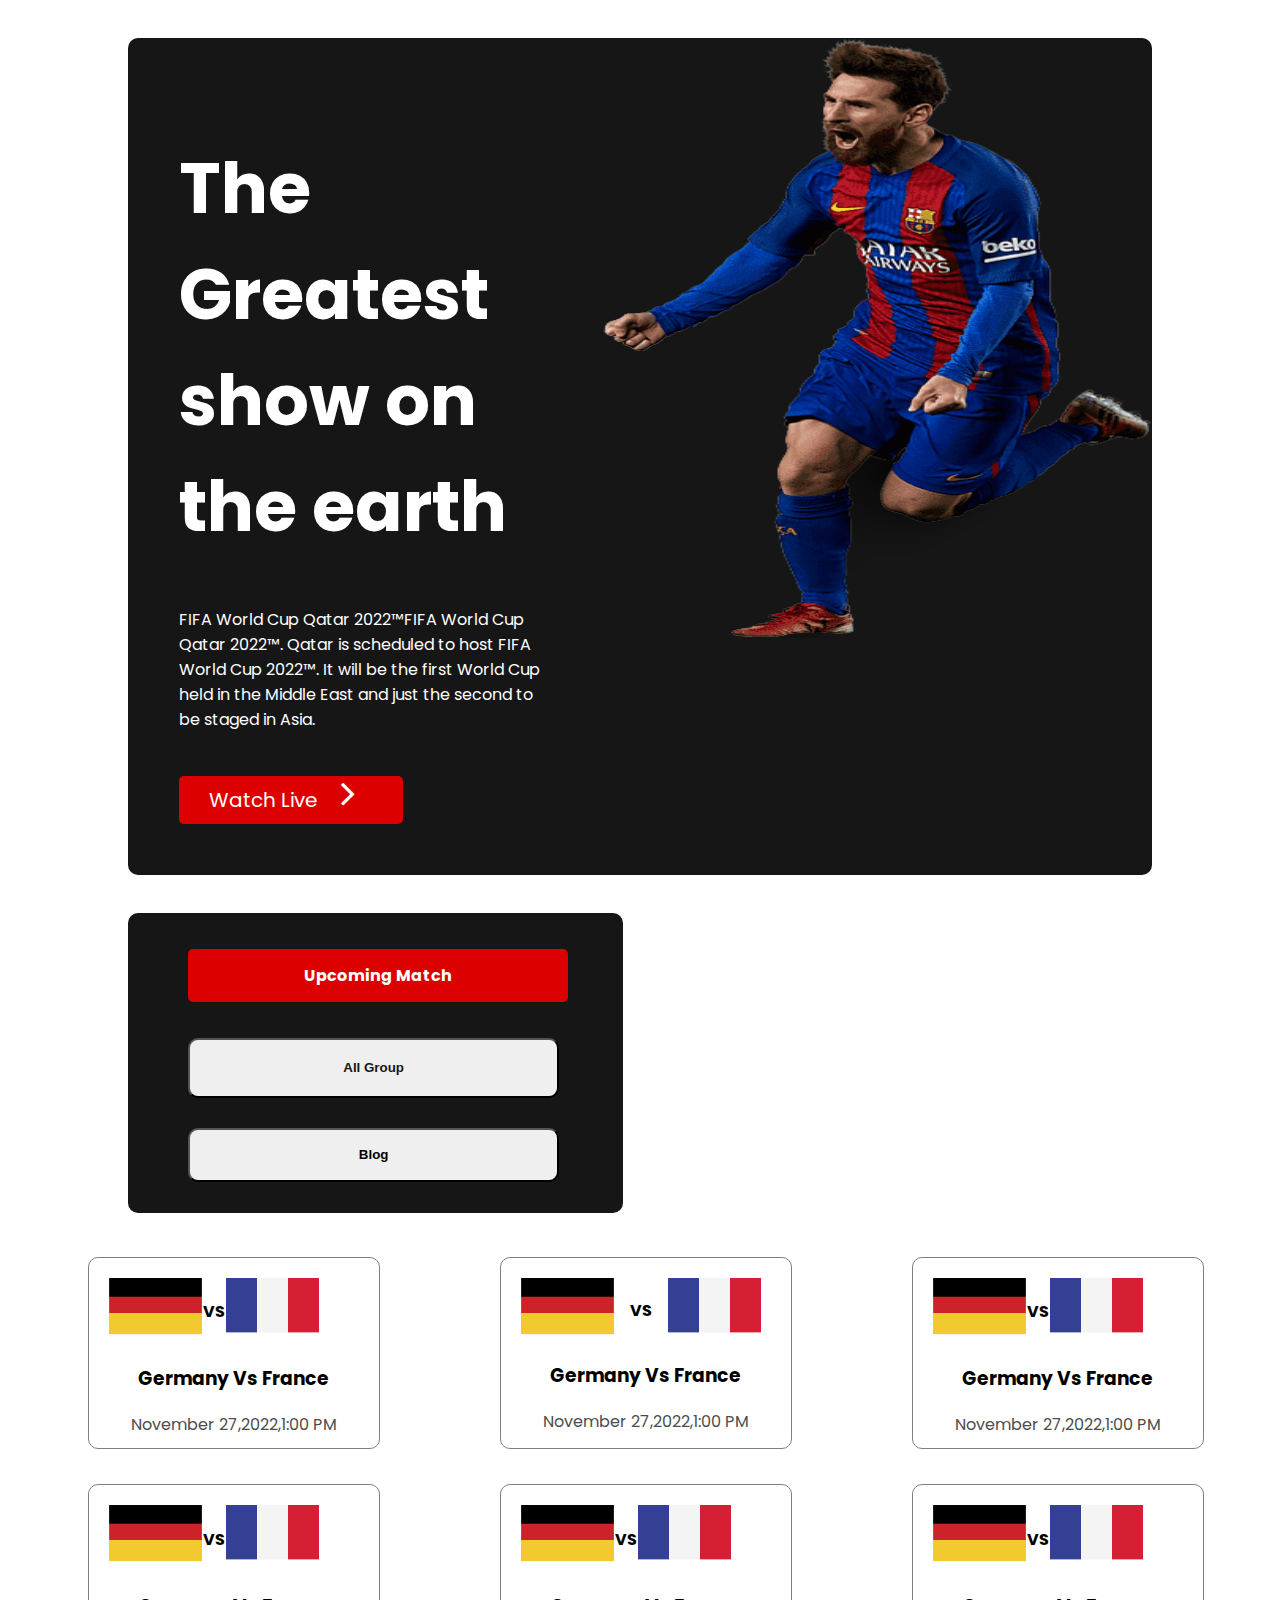
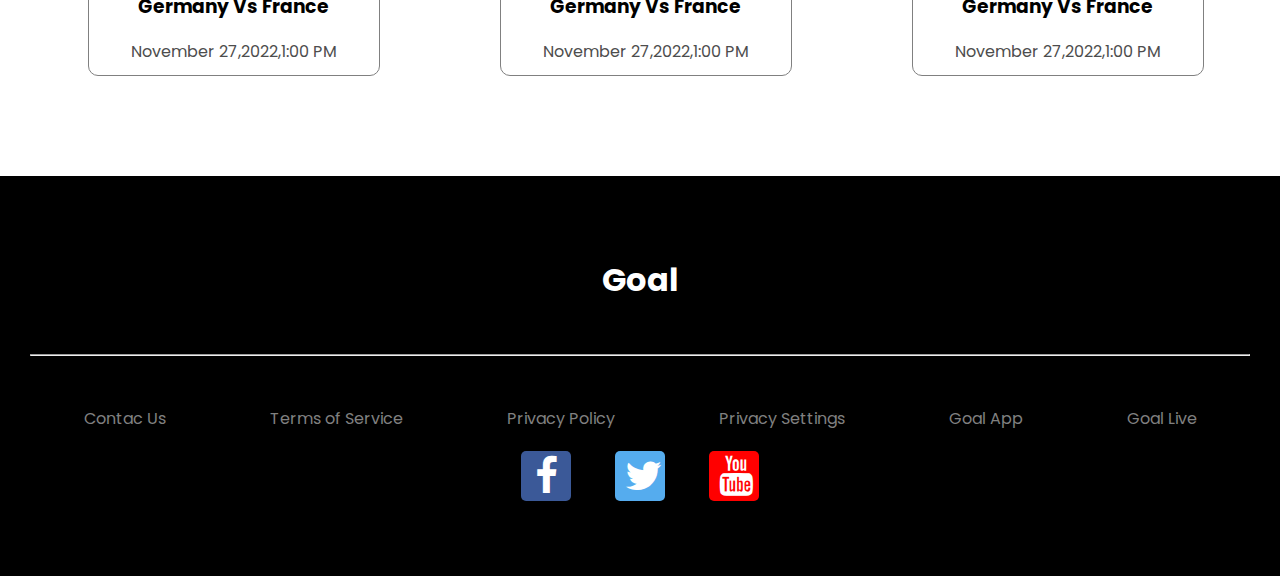
==== world-cup-ws-1.html @ 580e1f0a "first commit" ====
<!DOCTYPE html>
<html lang="en">
<head>
    <meta charset="UTF-8">
    <meta http-equiv="X-UA-Compatible" content="IE=edge">
    <meta name="viewport" content="width=device-width, initial-scale=1.0">
    
    <!--google font link-->
    <link rel="preconnect" href="https://fonts.googleapis.com">
    <link rel="preconnect" href="https://fonts.gstatic.com" crossorigin>
    <link href="https://fonts.googleapis.com/css2?family=Poppins&display=swap" rel="stylesheet">

     <!--FONT AWESOME ICON LINK-->
     <link rel="stylesheet" href="https://cdnjs.cloudflare.com/ajax/libs/font-awesome/4.7.0/css/font-awesome.min.css">

    <!--style sheet link-->
    <link rel="stylesheet" href="style.css">

    <!--title-->
    <title>Upcoming World Cup</title>
</head>
<body>
    <!--header-->
    <header>
        <div class="header">
            <div class="part-1">
                <h1 id="heading">The Greatest show on the earth</h1>   
                    <p class="para">FIFA World Cup Qatar 2022™FIFA World Cup Qatar 2022™. Qatar is scheduled to host FIFA World Cup 2022™. It will be the first World Cup held in the Middle East and just the second to be staged in Asia.</p><br>
                        <a class="link-button" target="_blank" href="">Watch Live <span><i class="fa fa-angle-right"></i></span></a>     
        </div>
        <!--header image-->
        <div class="image">
            <img src="assets/messi.png" alt="">
        </div>
        <!-- header image-->
        </div>
        </header>
        <!--header end-->
        <div class="second-part">
            <!--left side bar-->
            <div class="leftSide"><br><br>
                     
                <a class="upcoming-match" target="_blank" href="index.html">Upcoming Match</a>   
                 
                
                <button class="one"><a href="#">All Group</a></button>
                
                <button class="three"><a href="#">Blog</a></button>
            </div>
            <!--left side bar end-->

            <!--right side bar-->
            <div class="rightSection">
                <div class="right">
                    <div class="match1">
                        <div class="image1">
                            <img class="player" src="assets/germany Flag.png" alt="">
                        </div>
                            <h4 class="vs">VS</h4>
                            <div class="image2">
                                <img src="assets/Flag.png" alt="">
                            </div>
                    </div>
                    <div class="text">
                        <h3>Germany Vs France</h3>
                    <p class="num2">November 27,2022,1:00 PM</p>
                    </div>
                        </div>

                    <div class="right">
                    <div class="match1">
                        <div class="image1">
                            <img class="player" src="assets/germany Flag.png" alt="">
                        </div>
                            <h4 class="fray">VS</h4>
                            <div class="image2">
                                <img src="assets/Flag.png" alt="">
                            </div>
                    </div>
                        
                    <div class="text">
                        <h3>Germany Vs France</h3>
                    <p class="num2">November 27,2022,1:00 PM</p>
                    </div>
                        </div>
                    <div class="right">
                    <div class="match1">
                        <div class="image1">
                            <img class="player" src="assets/germany Flag.png" alt="">
                        </div>
                            <h4 class="vs">VS</h4>
                            <div class="image2">
                                <img src="assets/Flag.png" alt="">
                            </div>
                    </div>
                        
                    <div class="text">
                        <h3>Germany Vs France</h3>
                    <p class="num2">November 27,2022,1:00 PM</p>
                    </div>
                        </div>
                    <div class="right">
                    <div class="match1">
                        <div class="image1">
                            <img class="player" src="assets/germany Flag.png" alt="">
                        </div>
                            <h4 class="vs">VS</h4>
                            <div class="image2">
                                <img src="assets/Flag.png" alt="">
                            </div>
                    </div>
                        
                    <div class="text">
                        <h3>Germany Vs France</h3>
                    <p class="num2">November 27,2022,1:00 PM</p>
                    </div>
                        </div>
                    <div class="right">
                    <div class="match1">
                        <div class="image1">
                            <img class="player" src="assets/germany Flag.png" alt="">
                        </div>
                            <h4 class="vs">VS</h4>
                            <div class="image2">
                                <img src="assets/Flag.png" alt="">
                            </div>
                    </div>
                        
                    <div class="text">
                        <h3>Germany Vs France</h3>
                    <p class="num2">November 27,2022,1:00 PM</p>
                    </div>
                        </div>
                    <div class="right">
                    <div class="match1">
                        <div class="image1">
                            <img class="player" src="assets/germany Flag.png" alt="">
                        </div>
                            <h4 class="vs">VS</h4>
                            <div class="image2">
                                <img src="assets/Flag.png" alt="">
                            </div>
                    </div>
                        
                    <div class="text">
                        <h3>Germany Vs France</h3>
                    <p class="num2">November 27,2022,1:00 PM</p>
                    </div>
                        </div>
            </div>
            <!-- right side bar end -->
            </div>
    <!--footer-->
    <footer>
        <div class="foot">
            <h1 class="foot-heading">Goal</h1>
            <hr>
            <div class="end">

                <a class="btn" target="_blank" href="#">Contac Us</a>

                <a class="btn" target="_blank" href="#">Terms of Service </a>

                <a class="btn" target="_blank" href="#">Privacy Policy</a>

                <a class="btn" target="_blank" href="#">Privacy Settings </a>

                <a class="btn" target="_blank" href="#">Goal App </a>

                <a class="btn" target="_blank" href="#">Goal Live</a>

            </div>
            <div class="social">
                <a href="#" class="fa fa-facebook"></a>
                <a href="#" class="fa fa-twitter"></a>
                <a href="#" class="fa fa-youtube"></a>

            </div>
        </div>
    </footer>
    <!--footer end-->
</body>

</html>
---- style.css ----
body {
    font-family: 'Poppins', sans-serif;
    margin: 0%;
}
/*header start*/
.header {
    text-align: left;
    display: flex;
    background-color: #161616 ;
    margin-top: 3%;
    margin-left: 10%;
    margin-right: 10%;
    border-radius: 10px;
}
.part-1{
    padding: 5%;
    width: 50% ;
}
#heading{
    color: white;
    font-size: 70px;
}
.para{
    color: white;
}
/*set header link button decoration*/
.link-button {
    text-decoration: none;
    background-color: #DD0000;
    color: white;
    padding: 10px 30px 10px 30px;
    border-radius: 5px;
    border: none;
    font-size: 20px;
    font-family: 'Poppins', sans-serif;
}
.link-button:hover {background-color: lightskyblue}

.link-button:active {
  background-color: lightpink;
  transform: translateY(4px);
}
.image img{
    height: 600px;
    width: 550px;
}
.part-2{
    display: flex;
    margin-right: 10%;
    margin-left: 1%;
}
/*header end*/
.leftSide{
    margin-top: 3%;
    margin-left: 10%;
    background-color: #161616;
    height: 300px;
    width: 495px;
    border-radius: 10px;
}
.one{
    margin: 50px 60px 20px;
    width: 75%;
    height: 20%;
    color: black;
    border-radius: 10px;
    padding: 5px 10px;
    cursor: pointer;
}
.two{
    margin: 10px 60px;
    width: 75%;
    height: 18%;
    background-color: #DD0000;
    border-radius: 10px;
    cursor: pointer;
}
.three{
    margin: 10px 60px;
    width: 75%;
    height: 18%;
    border-radius: 10px;
    cursor: pointer;
}
.upcoming{
    margin: 50px;
    margin-left: 60px;
    font-weight: 700;
    color: black;
    text-decoration: none;
    background-color: white; 
    padding: 15px 116px;
    border-radius: 5px;
}
.upcoming-match{
   margin-left: 60px;
    font-weight: 700;
    color: white;
    text-decoration: none;
    background-color: #DD0000;
    padding: 15px 116px;
    border-radius: 5px;
}

.one a{
    text-decoration: none;
    color: #161616;
    font-weight: 700;
}
.two a{
    text-decoration: none;
    color: white;
    font-weight: 700;
}
.three a{
    text-decoration: none;
    color: black;
    font-weight: 700;
}
.rightSideBar{
   display: grid;
   grid-template-columns: repeat(3, 1fr);
  gap: 30px;
  margin-top: 2.2%;
}
.rightSection{
    display: grid;
    grid-template-columns: repeat(3, 1fr);
   gap: 20px;
   margin-top: 2.2%;
   margin-left: 5%; 
}
.rightSide{
    margin-top: 4%;
    margin-left: 6%;
    height: 400px;
    width: 312px; 
    border: 1px solid black;
    border-radius: 10px;
}
.right{
    margin-top: 4%;
    margin-left: 6%;
    height: 150px;
    width: 250px; 
    border: 1px solid gray;
    border-radius: 10px;
    padding: 20px;
}
.match1{
    display: flex;
}
.fray{
    margin: 20px 15px;
}
.text{
   text-align: center 
}
/*set button decoration*/
.link-bttn{
    margin-top: 40%;
    font-weight: 700;
    color: black;
    text-decoration: none;
    border:1px solid black;
    padding: 10px 30px;
    border-radius: 10px;
    margin-left: 15px;
 }
 .rightSideBar .rightSide h3{
    margin-left: 15px;
    padding: 8px 5px;
 }
.count{
    display: flex;
    margin-left: 15px;
    margin-bottom: 5px;
}
.num{
    margin: 10px;
    color: #161616;
}
.num2{
    margin: 10px;
    color: #4D4D4D;
}
.rsb{
    display: flex;
    height: 35px;
}
footer{
    background-color: black;
    width: 100%;
    height: 300px;
    margin-top:100px ;
}
footer .foot{
    padding: 30px;
    text-align: center;
}
.foot-heading{
    color: white;
    margin: 50px;
}
.end{
    margin-top: 50px;
}
.link-btn{
    text-decoration: none;
    color: gray;
    padding: 5px 50px;
}
/*set icons decoration*/
.fa {
    padding: 10px;
    padding-top: 0%;
    padding-right: 10px;
    font-size: 40px;
    width: 30px;
    text-align: center;
    text-decoration: none;
  }
  
  /*Add a hover effect if  want*/
  .fa:hover {
    opacity: 0.7;
  }
  
  /*Set a specific color for each brand*/
  
  /*Facebook*/
  .fa-facebook {
    background: #3B5998;
    color: white;
    margin: 20px;
    padding: 5px 10px 5px 10px;
    border-radius: 5px;
  }
  
  /*Twitter*/
  .fa-twitter {
    background: #55ACEE;
    color: white;
    margin: 20px;
    padding: 5px 10px 5px 10px;
    border-radius: 5px;
  }
  /*Youtube*/
  .fa-youtube {
    background: red;
    color: white;
    margin: 20px;
    padding: 5px 10px 5px 10px;
    border-radius: 5px;
  }
  /*set a specific color for footer*/
footer{
    background-color: black;
    width: 100%;
    height: 400px;
    margin-top:100px ;
}
footer .foot{
    padding: 30px;
    text-align: center;
}
/*set a specific color for footer text*/
.foot-heading{
    color: white;
    margin: 50px;
}
.finish{
    margin-top: 50px;
}
/*set a specific color for footer buttons*/
.btn{
    text-decoration: none;
    color: gray;
    padding: 5px 50px;
}
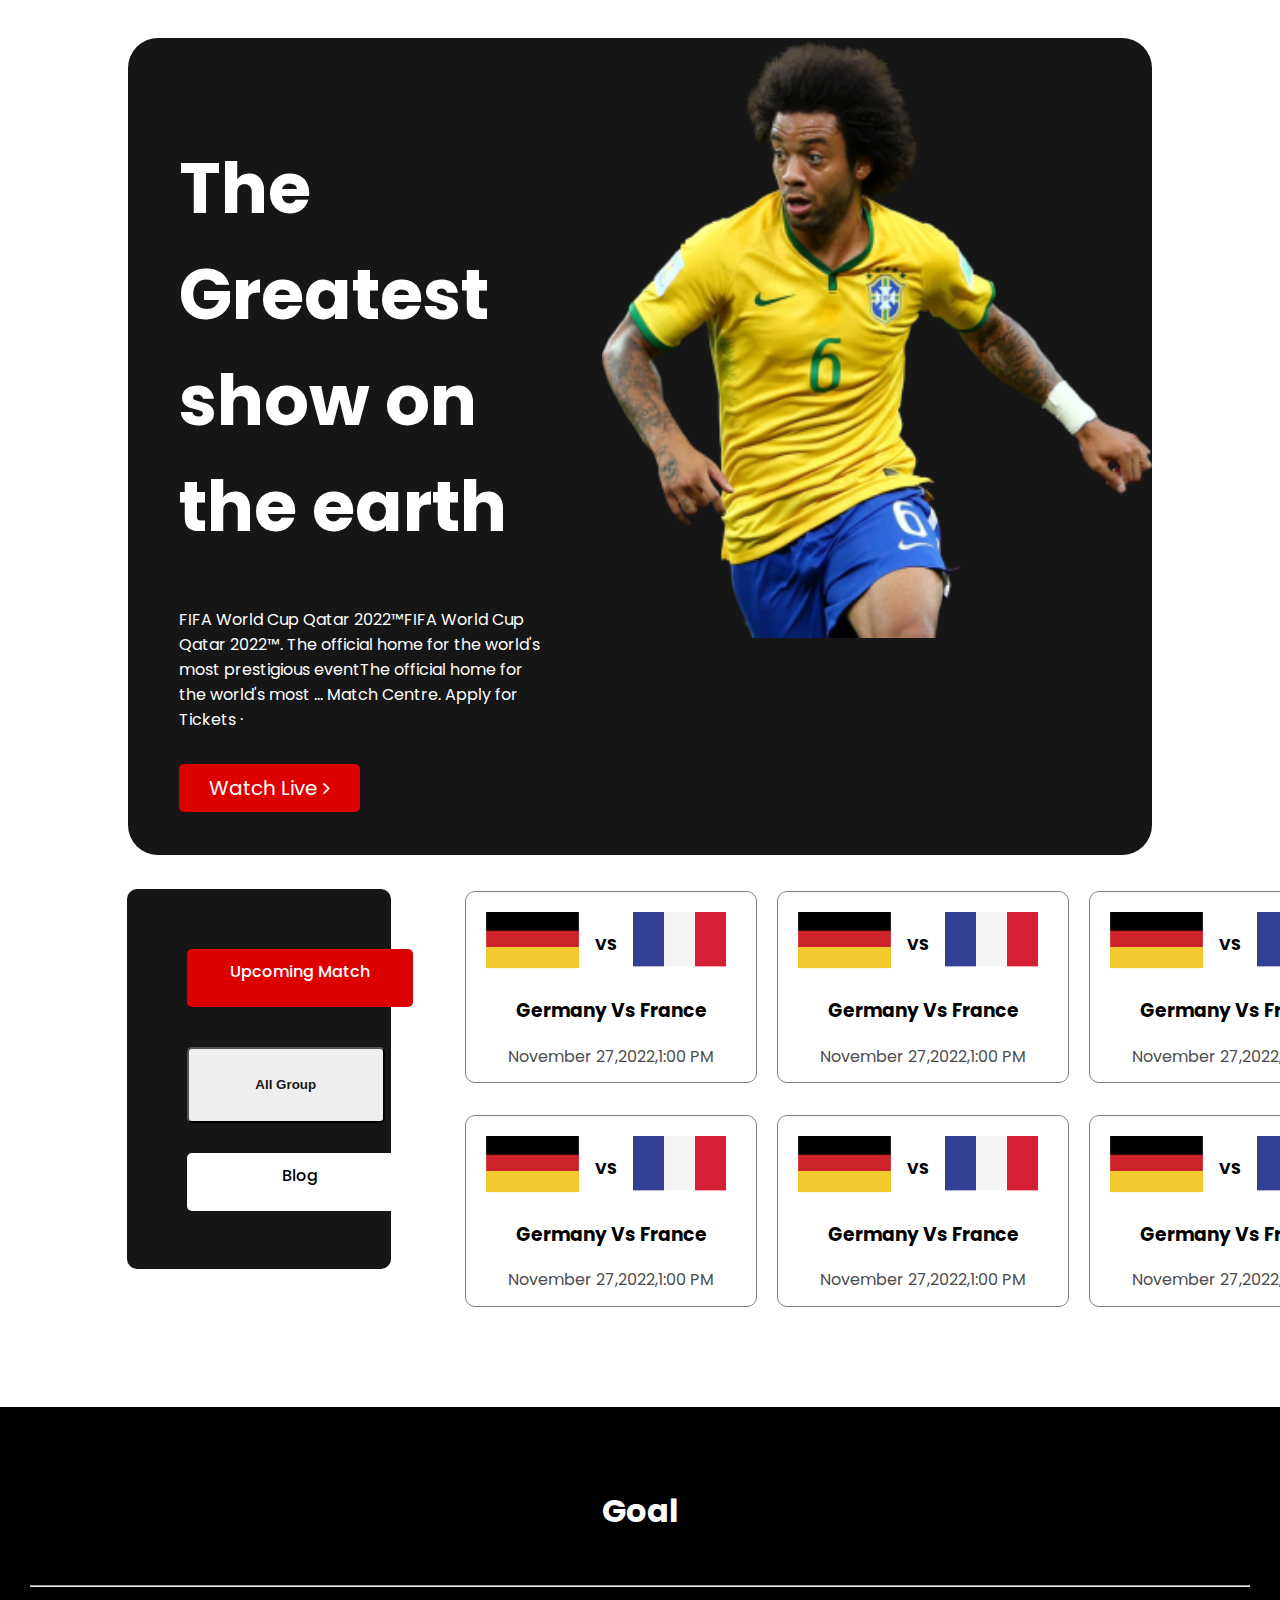
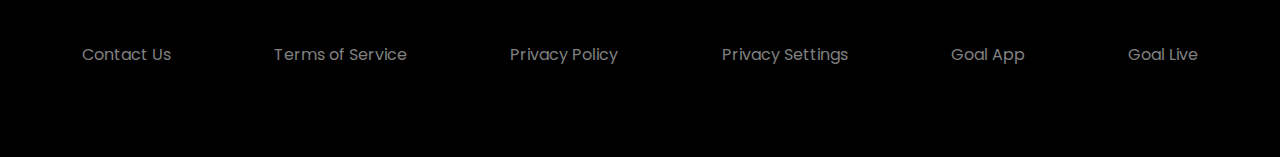
==== commit 7aa8e7d0: "edited" ====
--- a/world-cup-ws-1.html
+++ b/world-cup-ws-1.html
@@ -1,184 +1,186 @@
 <!DOCTYPE html>
 <html lang="en">
+
 <head>
     <meta charset="UTF-8">
     <meta http-equiv="X-UA-Compatible" content="IE=edge">
     <meta name="viewport" content="width=device-width, initial-scale=1.0">
-    
-    <!--google font link-->
+
+    <!-- google font  -->
     <link rel="preconnect" href="https://fonts.googleapis.com">
     <link rel="preconnect" href="https://fonts.gstatic.com" crossorigin>
     <link href="https://fonts.googleapis.com/css2?family=Poppins&display=swap" rel="stylesheet">
 
-     <!--FONT AWESOME ICON LINK-->
-     <link rel="stylesheet" href="https://cdnjs.cloudflare.com/ajax/libs/font-awesome/4.7.0/css/font-awesome.min.css">
+    <!-- ( FONT AWESOME ) -->
+    <link rel="stylesheet" href="https://cdnjs.cloudflare.com/ajax/libs/font-awesome/4.7.0/css/font-awesome.min.css">
 
-    <!--style sheet link-->
+    <!-- style sheet  -->
     <link rel="stylesheet" href="style.css">
 
-    <!--title-->
-    <title>Upcoming World Cup</title>
+    <!-- title  -->
+    <title>Upcoming Match</title>
 </head>
+
 <body>
-    <!--header-->
+    <!--header start-->
     <header>
         <div class="header">
-            <div class="part-1">
-                <h1 id="heading">The Greatest show on the earth</h1>   
-                    <p class="para">FIFA World Cup Qatar 2022™FIFA World Cup Qatar 2022™. Qatar is scheduled to host FIFA World Cup 2022™. It will be the first World Cup held in the Middle East and just the second to be staged in Asia.</p><br>
-                        <a class="link-button" target="_blank" href="">Watch Live <span><i class="fa fa-angle-right"></i></span></a>     
+            <div class="first-part">
+                <h1 id="heading">The Greatest show on the earth</h1>
+                <p class="para">FIFA World Cup Qatar 2022™FIFA World Cup Qatar 2022™. The official home for the world's
+                    most prestigious eventThe official home for the world's most ...
+                    Match Centre. Apply for Tickets ·</p><br>
+                <a class="link-button" target="_blank" href="https://www.youtube.com/watch?v=vyDjFVZgJoo">Watch Live
+                    <span><i class="fa fa-angle-right"></i></span></a>
+            </div>
+            <!--header image start-->
+            <div class="image">
+                <img src="assets/Banner Image.png" alt="">
+            </div>
+            <!-- header image end -->
         </div>
-        <!--header image-->
-        <div class="image">
-            <img src="assets/messi.png" alt="">
+    </header>
+    <!--header end-->
+    <div class="second-part">
+        <!--left side bar start-->
+        <div class="leftSideBar"><br><br>
+
+            <!-- <a class="upcoming1" target="_blank" href="index.html">Upcoming Match</a>    -->
+            <a class="button" href="index.html" target="_blank">
+                <span class="button-text">Upcoming Match</span></a>
+
+            <button class="one"><a href="https://www.youtube.com/watch?v=Q-09-poi_9s">All Group</a></button>
+
+            <a class="button2" href="index.html" target="_blank">
+                <span class="button-text">Blog</span></a>
         </div>
-        <!-- header image-->
+        <!--left side bar end-->
+
+        <!--right side bar start-->
+        <div class="rightSectionBar">
+            <div class="rightBar">
+                <div class="matchSection">
+                    <div class="image1">
+                        <img class="player" src="assets/germany Flag.png" alt="">
+                    </div>
+                    <h4 class="vs">VS</h4>
+                    <div class="image2">
+                        <img src="assets/Flag.png" alt="">
+                    </div>
+                </div>
+
+                <div class="text">
+                    <h3>Germany Vs France</h3>
+                    <p class="num2">November 27,2022,1:00 PM</p>
+                </div>
+            </div>
+            <div class="rightBar">
+                <div class="matchSection">
+                    <div class="image1">
+                        <img class="player" src="assets/germany Flag.png" alt="">
+                    </div>
+                    <h4 class="vs">VS</h4>
+                    <div class="image2">
+                        <img src="assets/Flag.png" alt="">
+                    </div>
+                </div>
+
+                <div class="text">
+                    <h3>Germany Vs France</h3>
+                    <p class="num2">November 27,2022,1:00 PM</p>
+                </div>
+            </div>
+            <div class="rightBar">
+                <div class="matchSection">
+                    <div class="image1">
+                        <img class="player" src="assets/germany Flag.png" alt="">
+                    </div>
+                    <h4 class="vs">VS</h4>
+                    <div class="image2">
+                        <img src="assets/Flag.png" alt="">
+                    </div>
+                </div>
+
+                <div class="text">
+                    <h3>Germany Vs France</h3>
+                    <p class="num2">November 27,2022,1:00 PM</p>
+                </div>
+            </div>
+            <div class="rightBar">
+                <div class="matchSection">
+                    <div class="image1">
+                        <img class="player" src="assets/germany Flag.png" alt="">
+                    </div>
+                    <h4 class="vs">VS</h4>
+                    <div class="image2">
+                        <img src="assets/Flag.png" alt="">
+                    </div>
+                </div>
+
+                <div class="text">
+                    <h3>Germany Vs France</h3>
+                    <p class="num2">November 27,2022,1:00 PM</p>
+                </div>
+            </div>
+            <div class="rightBar">
+                <div class="matchSection">
+                    <div class="image1">
+                        <img class="player" src="assets/germany Flag.png" alt="">
+                    </div>
+                    <h4 class="vs">VS</h4>
+                    <div class="image2">
+                        <img src="assets/Flag.png" alt="">
+                    </div>
+                </div>
+
+                <div class="text">
+                    <h3>Germany Vs France</h3>
+                    <p class="num2">November 27,2022,1:00 PM</p>
+                </div>
+            </div>
+            <div class="rightBar">
+                <div class="matchSection">
+                    <div class="image1">
+                        <img class="player" src="assets/germany Flag.png" alt="">
+                    </div>
+                    <h4 class="vs">VS</h4>
+                    <div class="image2">
+                        <img src="assets/Flag.png" alt="">
+                    </div>
+                </div>
+
+                <div class="text">
+                    <h3>Germany Vs France</h3>
+                    <p class="num2">November 27,2022,1:00 PM</p>
+                </div>
+            </div>
         </div>
-        </header>
-        <!--header end-->
-        <div class="second-part">
-            <!--left side bar-->
-            <div class="leftSide"><br><br>
-                     
-                <a class="upcoming-match" target="_blank" href="index.html">Upcoming Match</a>   
-                 
-                
-                <button class="one"><a href="#">All Group</a></button>
-                
-                <button class="three"><a href="#">Blog</a></button>
-            </div>
-            <!--left side bar end-->
+        <!-- right side bar end -->
+    </div>
 
-            <!--right side bar-->
-            <div class="rightSection">
-                <div class="right">
-                    <div class="match1">
-                        <div class="image1">
-                            <img class="player" src="assets/germany Flag.png" alt="">
-                        </div>
-                            <h4 class="vs">VS</h4>
-                            <div class="image2">
-                                <img src="assets/Flag.png" alt="">
-                            </div>
-                    </div>
-                    <div class="text">
-                        <h3>Germany Vs France</h3>
-                    <p class="num2">November 27,2022,1:00 PM</p>
-                    </div>
-                        </div>
-
-                    <div class="right">
-                    <div class="match1">
-                        <div class="image1">
-                            <img class="player" src="assets/germany Flag.png" alt="">
-                        </div>
-                            <h4 class="fray">VS</h4>
-                            <div class="image2">
-                                <img src="assets/Flag.png" alt="">
-                            </div>
-                    </div>
-                        
-                    <div class="text">
-                        <h3>Germany Vs France</h3>
-                    <p class="num2">November 27,2022,1:00 PM</p>
-                    </div>
-                        </div>
-                    <div class="right">
-                    <div class="match1">
-                        <div class="image1">
-                            <img class="player" src="assets/germany Flag.png" alt="">
-                        </div>
-                            <h4 class="vs">VS</h4>
-                            <div class="image2">
-                                <img src="assets/Flag.png" alt="">
-                            </div>
-                    </div>
-                        
-                    <div class="text">
-                        <h3>Germany Vs France</h3>
-                    <p class="num2">November 27,2022,1:00 PM</p>
-                    </div>
-                        </div>
-                    <div class="right">
-                    <div class="match1">
-                        <div class="image1">
-                            <img class="player" src="assets/germany Flag.png" alt="">
-                        </div>
-                            <h4 class="vs">VS</h4>
-                            <div class="image2">
-                                <img src="assets/Flag.png" alt="">
-                            </div>
-                    </div>
-                        
-                    <div class="text">
-                        <h3>Germany Vs France</h3>
-                    <p class="num2">November 27,2022,1:00 PM</p>
-                    </div>
-                        </div>
-                    <div class="right">
-                    <div class="match1">
-                        <div class="image1">
-                            <img class="player" src="assets/germany Flag.png" alt="">
-                        </div>
-                            <h4 class="vs">VS</h4>
-                            <div class="image2">
-                                <img src="assets/Flag.png" alt="">
-                            </div>
-                    </div>
-                        
-                    <div class="text">
-                        <h3>Germany Vs France</h3>
-                    <p class="num2">November 27,2022,1:00 PM</p>
-                    </div>
-                        </div>
-                    <div class="right">
-                    <div class="match1">
-                        <div class="image1">
-                            <img class="player" src="assets/germany Flag.png" alt="">
-                        </div>
-                            <h4 class="vs">VS</h4>
-                            <div class="image2">
-                                <img src="assets/Flag.png" alt="">
-                            </div>
-                    </div>
-                        
-                    <div class="text">
-                        <h3>Germany Vs France</h3>
-                    <p class="num2">November 27,2022,1:00 PM</p>
-                    </div>
-                        </div>
-            </div>
-            <!-- right side bar end -->
-            </div>
-    <!--footer-->
+    <!-- footer start  -->
     <footer>
         <div class="foot">
             <h1 class="foot-heading">Goal</h1>
             <hr>
             <div class="end">
+                <a class="link-btn" target="_blank" href="">Contact Us</a>
 
-                <a class="btn" target="_blank" href="#">Contac Us</a>
+                <a class="link-btn" target="_blank" href="">Terms of Service </a>
 
-                <a class="btn" target="_blank" href="#">Terms of Service </a>
+                <a class="link-btn" target="_blank" href="">Privacy Policy</a>
 
-                <a class="btn" target="_blank" href="#">Privacy Policy</a>
+                <a class="link-btn" target="_blank" href="">Privacy Settings </a>
 
-                <a class="btn" target="_blank" href="#">Privacy Settings </a>
+                <a class="link-btn" target="_blank" href="">Goal App </a>
 
-                <a class="btn" target="_blank" href="#">Goal App </a>
-
-                <a class="btn" target="_blank" href="#">Goal Live</a>
-
-            </div>
-            <div class="social">
-                <a href="#" class="fa fa-facebook"></a>
-                <a href="#" class="fa fa-twitter"></a>
-                <a href="#" class="fa fa-youtube"></a>
+                <a class="link-btn" target="_blank" href="">Goal Live</a>
 
             </div>
         </div>
     </footer>
-    <!--footer end-->
+    <!-- footer end   -->
+
 </body>
 
 </html>--- a/style.css
+++ b/style.css
@@ -2,28 +2,31 @@
     font-family: 'Poppins', sans-serif;
     margin: 0%;
 }
-/*header start*/
+
 .header {
     text-align: left;
     display: flex;
-    background-color: #161616 ;
+    background-color: #161616;
     margin-top: 3%;
     margin-left: 10%;
     margin-right: 10%;
-    border-radius: 10px;
-}
-.part-1{
+    border-radius: 30px;
+}
+
+.first-part {
     padding: 5%;
-    width: 50% ;
-}
-#heading{
+    width: 50%;
+}
+
+#heading {
     color: white;
     font-size: 70px;
 }
-.para{
-    color: white;
-}
-/*set header link button decoration*/
+
+.para {
+    color: white;
+}
+
 .link-button {
     text-decoration: none;
     background-color: #DD0000;
@@ -34,66 +37,56 @@
     font-size: 20px;
     font-family: 'Poppins', sans-serif;
 }
-.link-button:hover {background-color: lightskyblue}
-
-.link-button:active {
-  background-color: lightpink;
-  transform: translateY(4px);
-}
-.image img{
+
+.image img {
     height: 600px;
     width: 550px;
-}
-.part-2{
+    transition: .5s ease;
+}
+
+.image:hover img {
+    transform: scale(.9);
+    transition: .5s ease;
+}
+
+.second-part {
     display: flex;
     margin-right: 10%;
     margin-left: 1%;
 }
-/*header end*/
-.leftSide{
+
+.leftSideBar {
     margin-top: 3%;
     margin-left: 10%;
     background-color: #161616;
-    height: 300px;
+    height: 380px;
     width: 495px;
     border-radius: 10px;
 }
-.one{
-    margin: 50px 60px 20px;
+
+.one {
+    margin: 30px 60px 20px;
     width: 75%;
     height: 20%;
     color: black;
-    border-radius: 10px;
+    border-radius: 5px;
     padding: 5px 10px;
     cursor: pointer;
 }
-.two{
-    margin: 10px 60px;
-    width: 75%;
-    height: 18%;
-    background-color: #DD0000;
-    border-radius: 10px;
-    cursor: pointer;
-}
-.three{
-    margin: 10px 60px;
-    width: 75%;
-    height: 18%;
-    border-radius: 10px;
-    cursor: pointer;
-}
-.upcoming{
+
+.upcoming {
     margin: 50px;
     margin-left: 60px;
     font-weight: 700;
     color: black;
     text-decoration: none;
-    background-color: white; 
+    background-color: white;
     padding: 15px 116px;
     border-radius: 5px;
 }
-.upcoming-match{
-   margin-left: 60px;
+
+.upcoming1 {
+    margin-left: 60px;
     font-weight: 700;
     color: white;
     text-decoration: none;
@@ -102,179 +95,334 @@
     border-radius: 5px;
 }
 
-.one a{
+.one a {
     text-decoration: none;
     color: #161616;
     font-weight: 700;
 }
-.two a{
-    text-decoration: none;
-    color: white;
-    font-weight: 700;
-}
-.three a{
-    text-decoration: none;
+
+.button {
+    font-weight: 500;
+    color: #ffffff;
+    background-color: #DD0000;
+    padding: 10px 30px;
+    transition: .5s linear;
+    display: inline-block;
+    cursor: pointer;
+    margin: 10px 60px;
+    width: 63%;
+    height: 10%;
+    border-radius: 5px
+}
+
+a {
+    text-decoration: none;
+    text-align: center;
+
+}
+
+.button2 {
+    font-weight: 500;
     color: black;
-    font-weight: 700;
-}
-.rightSideBar{
-   display: grid;
-   grid-template-columns: repeat(3, 1fr);
-  gap: 30px;
-  margin-top: 2.2%;
-}
-.rightSection{
+    background-color: white;
+    padding: 10px 30px;
+    transition: .5s linear;
+    display: inline-block;
+    cursor: pointer;
+    margin: 10px 60px;
+    width: 63%;
+    height: 10%;
+    border-radius: 5px
+}
+
+.rightSideBar {
     display: grid;
     grid-template-columns: repeat(3, 1fr);
-   gap: 20px;
-   margin-top: 2.2%;
-   margin-left: 5%; 
-}
-.rightSide{
+    gap: 30px;
+    margin-top: 2.2%;
+}
+
+.rightSectionBar {
+    display: grid;
+    grid-template-columns: repeat(3, 1fr);
+    gap: 20px;
+    margin-top: 2.2%;
+    margin-left: 5%;
+}
+
+.rightSide {
     margin-top: 4%;
     margin-left: 6%;
     height: 400px;
-    width: 312px; 
-    border: 1px solid black;
+    width: 312px;
+    border: 1px solid gray;
     border-radius: 10px;
 }
-.right{
+
+.rightBar {
     margin-top: 4%;
     margin-left: 6%;
     height: 150px;
-    width: 250px; 
+    width: 250px;
     border: 1px solid gray;
     border-radius: 10px;
     padding: 20px;
 }
-.match1{
-    display: flex;
-}
-.fray{
+
+.matchSection {
+    display: flex;
+}
+
+.vs {
     margin: 20px 15px;
 }
-.text{
-   text-align: center 
-}
-/*set button decoration*/
-.link-bttn{
+
+.text {
+    text-align: center
+}
+
+.link-bttn {
     margin-top: 40%;
     font-weight: 700;
     color: black;
     text-decoration: none;
-    border:1px solid black;
+    border: 1px solid black;
     padding: 10px 30px;
     border-radius: 10px;
     margin-left: 15px;
- }
- .rightSideBar .rightSide h3{
+}
+
+.rightSideBar .rightSide h3 {
     margin-left: 15px;
     padding: 8px 5px;
- }
-.count{
+}
+
+.count {
     display: flex;
     margin-left: 15px;
     margin-bottom: 5px;
 }
-.num{
+
+.num {
     margin: 10px;
     color: #161616;
 }
-.num2{
+
+.num2 {
     margin: 10px;
     color: #4D4D4D;
 }
-.rsb{
+
+.ssf {
     display: flex;
     height: 35px;
 }
-footer{
+
+.tabBtn {
+    background-color: #DD0000;
+    color: white;
+    font-weight: 200;
+    height: 60px;
+    width: 120px;
+    justify-content: center;
+    margin: 60px 890px 0px;
+    padding: 20px;
+    border-radius: 10px;
+    display: none;
+}
+
+footer {
     background-color: black;
     width: 100%;
-    height: 300px;
-    margin-top:100px ;
-}
-footer .foot{
+    height: 350px;
+    margin-top: 100px;
+}
+
+footer .foot {
     padding: 30px;
     text-align: center;
 }
-.foot-heading{
+
+.foot-heading {
     color: white;
     margin: 50px;
 }
-.end{
+
+.end {
     margin-top: 50px;
-}
-.link-btn{
+    display: flex;
+    justify-content: space-around;
+}
+
+.link-btn {
     text-decoration: none;
     color: gray;
     padding: 5px 50px;
 }
-/*set icons decoration*/
-.fa {
-    padding: 10px;
-    padding-top: 0%;
-    padding-right: 10px;
-    font-size: 40px;
-    width: 30px;
-    text-align: center;
-    text-decoration: none;
-  }
-  
-  /*Add a hover effect if  want*/
-  .fa:hover {
-    opacity: 0.7;
-  }
-  
-  /*Set a specific color for each brand*/
-  
-  /*Facebook*/
-  .fa-facebook {
-    background: #3B5998;
-    color: white;
-    margin: 20px;
-    padding: 5px 10px 5px 10px;
-    border-radius: 5px;
-  }
-  
-  /*Twitter*/
-  .fa-twitter {
-    background: #55ACEE;
-    color: white;
-    margin: 20px;
-    padding: 5px 10px 5px 10px;
-    border-radius: 5px;
-  }
-  /*Youtube*/
-  .fa-youtube {
-    background: red;
-    color: white;
-    margin: 20px;
-    padding: 5px 10px 5px 10px;
-    border-radius: 5px;
-  }
-  /*set a specific color for footer*/
-footer{
-    background-color: black;
-    width: 100%;
-    height: 400px;
-    margin-top:100px ;
-}
-footer .foot{
-    padding: 30px;
-    text-align: center;
-}
-/*set a specific color for footer text*/
-.foot-heading{
-    color: white;
-    margin: 50px;
-}
-.finish{
-    margin-top: 50px;
-}
-/*set a specific color for footer buttons*/
-.btn{
-    text-decoration: none;
-    color: gray;
-    padding: 5px 50px;
+
+.social-icons {
+    margin: 30px 0;
+    display: none;
+}
+
+.social-icons a i {
+    width: 32px;
+    height: 32px;
+    line-height: 32px;
+    border-radius: 50%;
+    color: #969bab;
+    background-color: #e7e7e8;
+    margin: 0 5px;
+}
+
+/* media query for mobile  */
+@media screen and (max-width:576px) {
+    .header {
+        flex-direction: column;
+        text-align: center;
+    }
+
+    .first-part {
+        width: 100%;
+        padding: 10px 0;
+    }
+
+    .header .image img {
+        height: 300px;
+        width: 300px;
+    }
+
+    .second-part {
+        flex-direction: column;
+        align-items: center;
+    }
+
+    .second-part .leftSideBar {
+        background-color: white;
+    }
+
+    .leftSideBar .upcoming {
+        width: 100%;
+        border: 2px solid black;
+        border-radius: 10px;
+    }
+
+    .leftSideBar .button2 {
+        width: 62%;
+        border: 2px solid black;
+        border-radius: 5px;
+        color: black;
+    }
+
+    .rightSideBar {
+        grid-template-columns: repeat(1, 1fr);
+        width: 100%;
+    }
+
+    .rightSideBar .rightSide {
+        margin-left: 80px;
+    }
+
+    footer {
+        height: 400px;
+    }
+
+    .end {
+        display: inline-block;
+    }
+}
+
+@media screen and (min-width:577px) and (max-width:992px) {
+    .header {
+        width: 80%;
+    }
+
+    .header .first-part {
+        width: 38%;
+    }
+
+    .header .first-part #heading {
+        font-size: 35px;
+        font-weight: 20;
+    }
+
+    .header .first-part .para {
+        font-size: 15px;
+    }
+
+    .header .image {
+        width: 38%;
+    }
+
+    .header .image img {
+        height: 300px;
+        width: 300px;
+        margin-top: 30%;
+    }
+
+    .second-part {
+        flex-direction: column;
+    }
+
+    .upcoming {
+        border: 1px solid black;
+        border-radius: 10px;
+    }
+
+    .leftSideBar {
+        background-color: white;
+        margin-left: 130px;
+    }
+
+    .leftSideBar .button2 {
+        width: 62%;
+        border: 2px solid black;
+        border-radius: 5px;
+        color: black;
+    }
+
+    .rightSideBar {
+        grid-template-columns: repeat(2, 1fr);
+        width: 100%;
+        margin-left: 20px;
+    }
+
+    .tabBtn {
+        background-color: #DD0000;
+        color: white;
+        font-weight: 200;
+        height: 60px;
+        width: 120px;
+        margin: 60px 390px 0px;
+        padding: 20px;
+        border-radius: 10px;
+        display: inline;
+    }
+
+    footer {
+        height: 370px;
+    }
+
+    .end {
+        display: flex;
+    }
+
+    .link-btn {
+        padding: 5px 10px;
+    }
+
+    .social-icons {
+        display: inline;
+    }
+
+    .social-icons a i {
+        width: 32px;
+        height: 32px;
+        line-height: 32px;
+        border-radius: 50%;
+        color: #969bab;
+        background-color: #e7e7e8;
+        margin: 10px 5px;
+    }
+
 }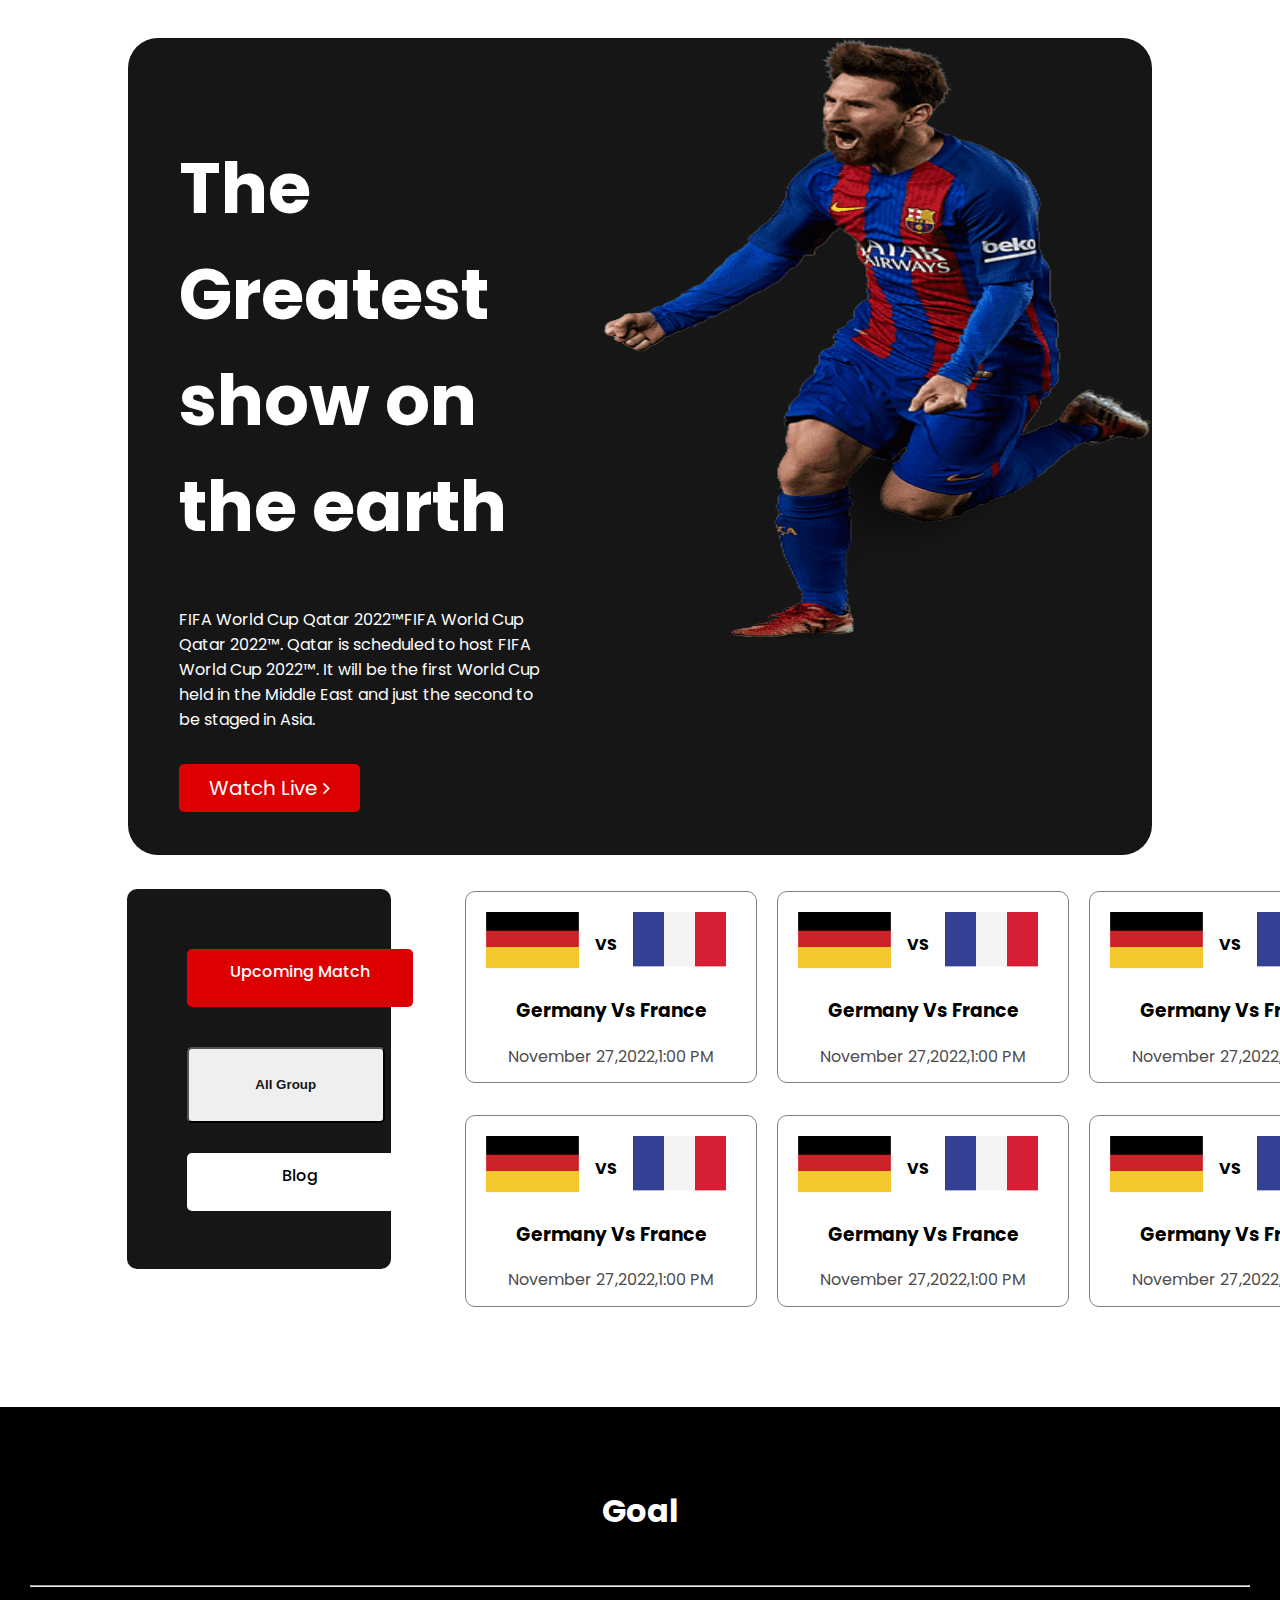
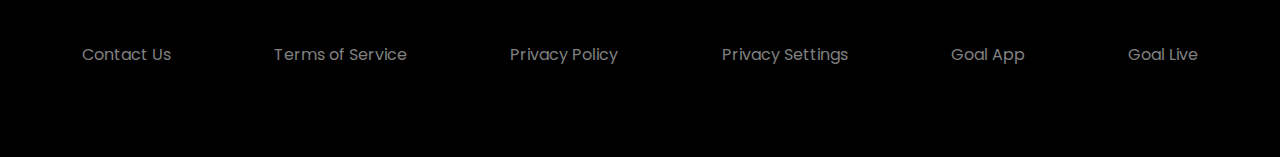
==== commit aeb9006b: "done" ====
--- a/world-cup-ws-1.html
+++ b/world-cup-ws-1.html
@@ -18,7 +18,7 @@
     <link rel="stylesheet" href="style.css">
 
     <!-- title  -->
-    <title>Upcoming Match</title>
+    <title>Upcoming Match 2022</title>
 </head>
 
 <body>
@@ -27,15 +27,13 @@
         <div class="header">
             <div class="first-part">
                 <h1 id="heading">The Greatest show on the earth</h1>
-                <p class="para">FIFA World Cup Qatar 2022™FIFA World Cup Qatar 2022™. The official home for the world's
-                    most prestigious eventThe official home for the world's most ...
-                    Match Centre. Apply for Tickets ·</p><br>
+                <p class="para">FIFA World Cup Qatar 2022™FIFA World Cup Qatar 2022™. Qatar is scheduled to host FIFA World Cup 2022™. It will be the first World Cup held in the Middle East and just the second to be staged in Asia.</p><br>
                 <a class="link-button" target="_blank" href="https://www.youtube.com/watch?v=vyDjFVZgJoo">Watch Live
                     <span><i class="fa fa-angle-right"></i></span></a>
             </div>
             <!--header image start-->
             <div class="image">
-                <img src="assets/Banner Image.png" alt="">
+                <img src="assets/messi.png" alt="">
             </div>
             <!-- header image end -->
         </div>
